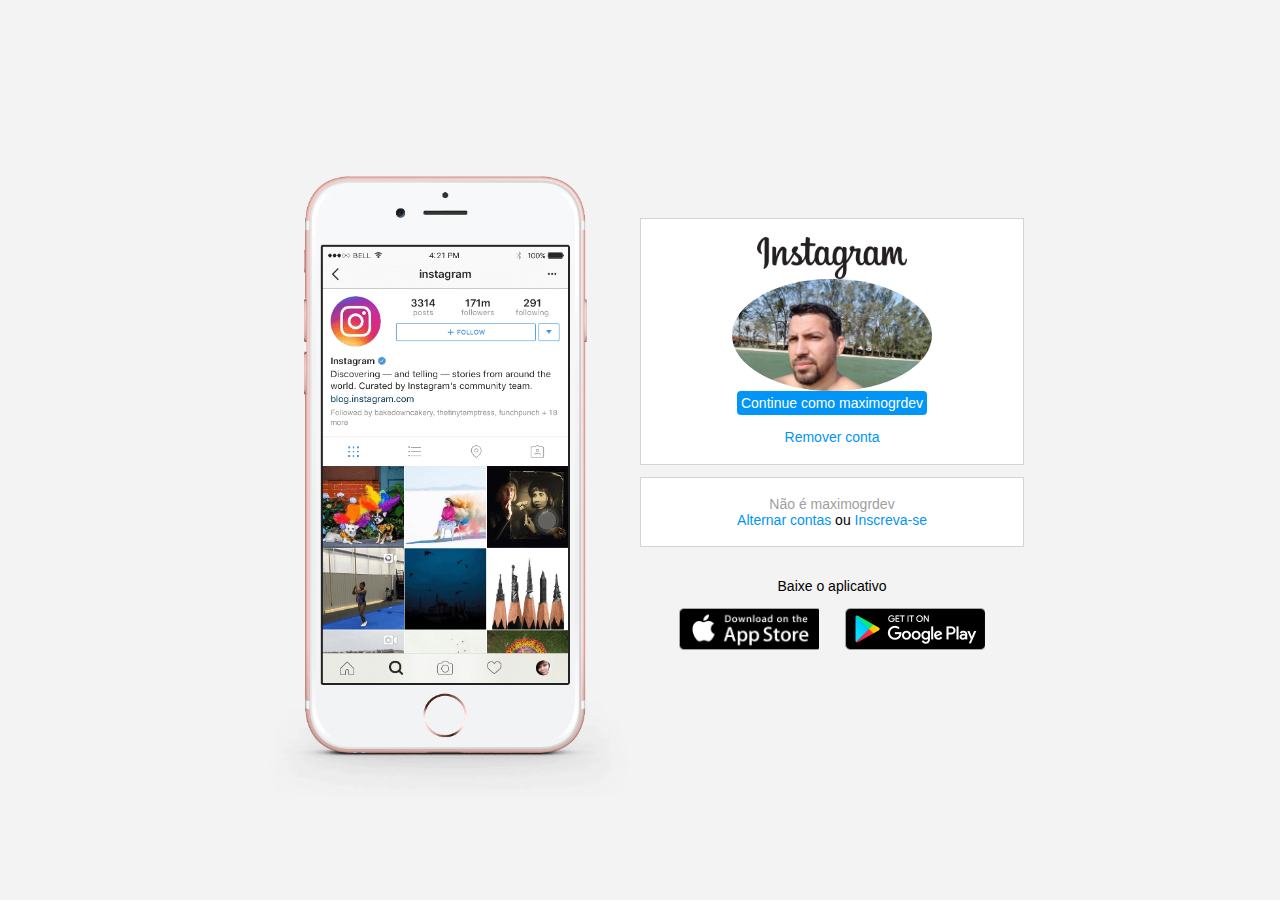
==== clone-instagram/index.html @ abf87086 "commit inicial" ====
<!DOCTYPE html>
<html lang="pt-br">
<head>
    <meta charset="UTF-8">
    <meta name="viewport" content="width=device-width, initial-scale=1.0">
    <title>Clone Instagram</title>
    <link rel="stylesheet" href="style.css">
</head>
<body>
    <div class="instagram-wrapper">
        <div class="instagram-phone">
            <img src="./img/instagram-celular (1).png" alt="celular">
        </div>
        <div class="instagram-continue">
            <div class="group">
                <img src="./img/instagram-logo.png" class="instagram-logo" alt="instagram logo">
                <div class="profile-photo">
                    <img src="./img/422723215_921227756072966_2931688924907406879_n.jpg" alt="foto">
                </div>
                <a href="https://www.instagram.com/" class="instagram-login"> Continue como maximogrdev </a>
                <a href="" class="instagram-logout"> Remover conta </a>
            </div>
            <div class="group">
                <p class="not-account">Não é maximogrdev</p>
                <p class="notaccount">
                    <span class="link-blue">Alternar contas</span>
                    ou 
                    <span class="link-blue">Inscreva-se</span>
                </p>
            </div>
            <div class="get-the-app">
                <p class="get-app">Baixe o aplicativo</p>
                <div class="download">
                    <a href="" class="app-download"></a>
                    <a href="" class="app-download"></a>
                </div>
            </div>
        </div>
    </div>

    
    
</body>
</html>
---- clone-instagram/style.css ----
*{
    padding: 0;
    margin: 0;
    box-sizing: border-box;
    text-decoration: none;
    font-family: sans-serif;
    font-size: 14px;
}
body{
    width: 100%;
    min-height: 100vh;
    background-color: rgb(243, 243, 243);
    margin: 0;
    padding: 0;
    display: flex;
    justify-content: center;
}

.instagram-wrapper{
    display: flex;
    align-items: center;
    justify-content: start;
    width: 60%;
    height: 100vh;


}
.instagram-phone{
    display: flex;
    align-items: center;
    justify-content: center;
    width: 50%;

}
.instagram-phone img{
    height: 50rem;
}
.instagram-continue{
    display: flex;
    align-items: center;
    justify-content: space-around;
    flex-direction: column;
    width: 50%;
    min-height: 34rem;
}
.group{
    display: flex;
    justify-content: space-between;
    align-items: center;
    flex-direction: column;
    background-color: white;
    width: 100%;
    padding: 1.3rem 0;
    border: 1px solid lightgray;
}
.groupnt:nth-child(1){
    min-height: 19rem;
}

.instagram-logo{
    height: 3rem;
}

.profile-photo{
    display: flex;
    justify-content: center;
    align-items: center;
    border-radius: 50%;
    overflow: hidden;
}

.profile-photo img{
    height: 8rem;
}

.instagram-login{
    background-color: #0095f6;
    color: #ffffff;
    padding: 4px;
    border-radius: 4px;
}

.instagram-logout{
    color: #0095f6;
    margin-top: 1rem;
}
.not-account{
    color: rgb(160, 160, 160);
}
.link-blue{
    color: #0095f6;
}
.get-the-app{
    display: flex;
    flex-direction: column;
    align-items: center;
    justify-content: center;
    width: 100%;
    padding: 1.3rem 0;

}
.download{
    display: flex;
    width: 100%;
    justify-content: space-evenly;
    align-items: center;
    padding: 1rem;
}
.app-download{
    height: 3rem;
    width: 10rem;
    background-size: cover;
}

.app-download:nth-child(1) {
    background-image: url(./img/apple-button.png);
}
.app-download:nth-child(2){
    background-image: url(./img/googleplay-button.png);
}

@media (max-width: 1024px) {
    .instagram-wrapper {
        width: 90%;
    }
}

@media (max-width: 650px) {
    body{
        background-color: #ffffff;
    }
    .instagram-wrapper{
        width: 90%;
    }
    .instagram-phone{
        display: none;
    }
    .instagram-continue{
        width: 100%;
    }

    .group{
        border: 1px solid transparent;
    }

}
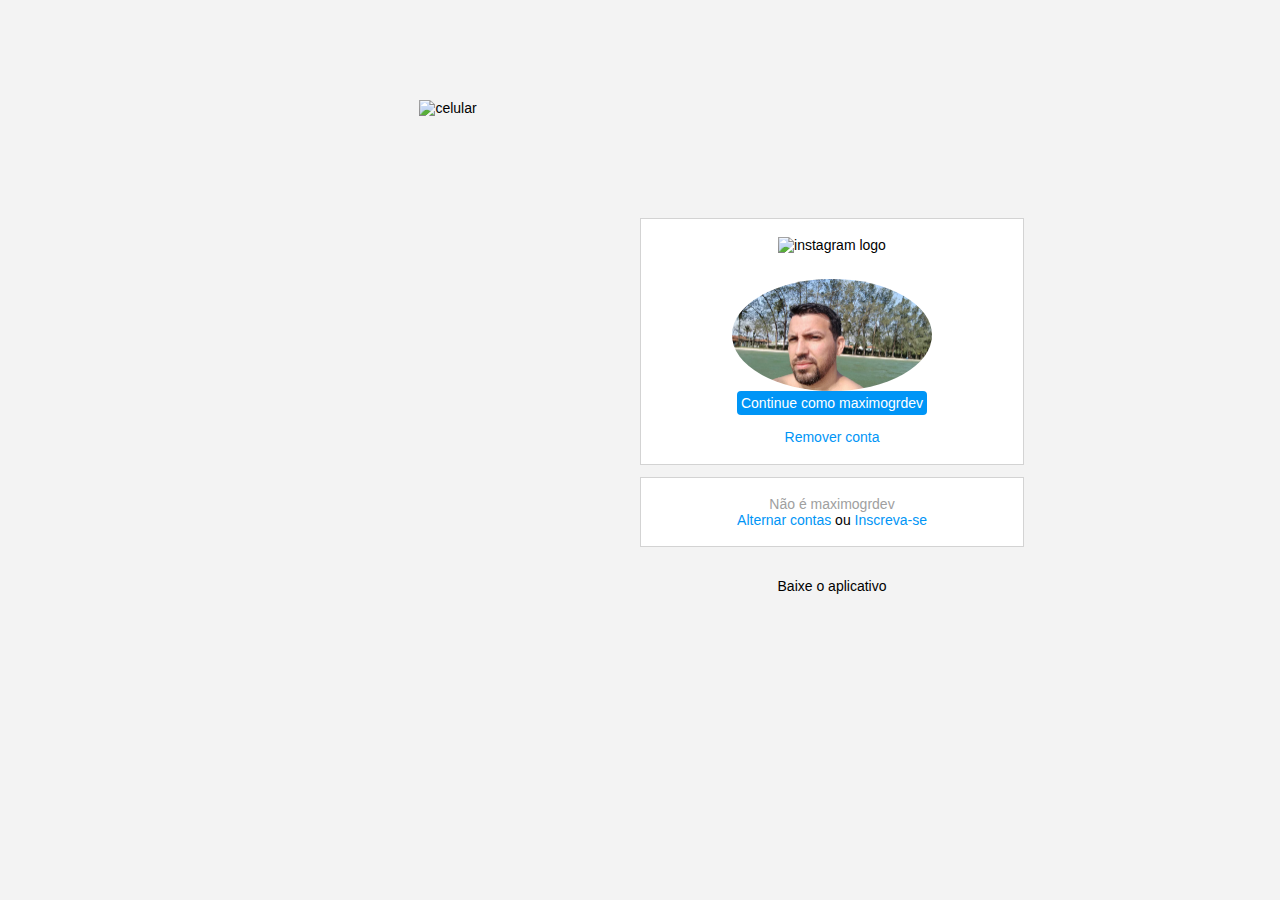
==== commit 2cecc39b: "correcao" ====
--- a/clone-instagram/index.html
+++ b/clone-instagram/index.html
@@ -15,7 +15,7 @@
             <div class="group">
                 <img src="./img/instagram-logo.png" class="instagram-logo" alt="instagram logo">
                 <div class="profile-photo">
-                    <img src="./img/422723215_921227756072966_2931688924907406879_n.jpg" alt="foto">
+                    <img src="./img/photo-profile.jpg" alt="foto">
                 </div>
                 <a href="https://www.instagram.com/" class="instagram-login"> Continue como maximogrdev </a>
                 <a href="" class="instagram-logout"> Remover conta </a>
--- a/clone-instagram/style.css
+++ b/clone-instagram/style.css
@@ -67,6 +67,8 @@
     align-items: center;
     border-radius: 50%;
     overflow: hidden;
+    
+    
 }
 
 .profile-photo img{
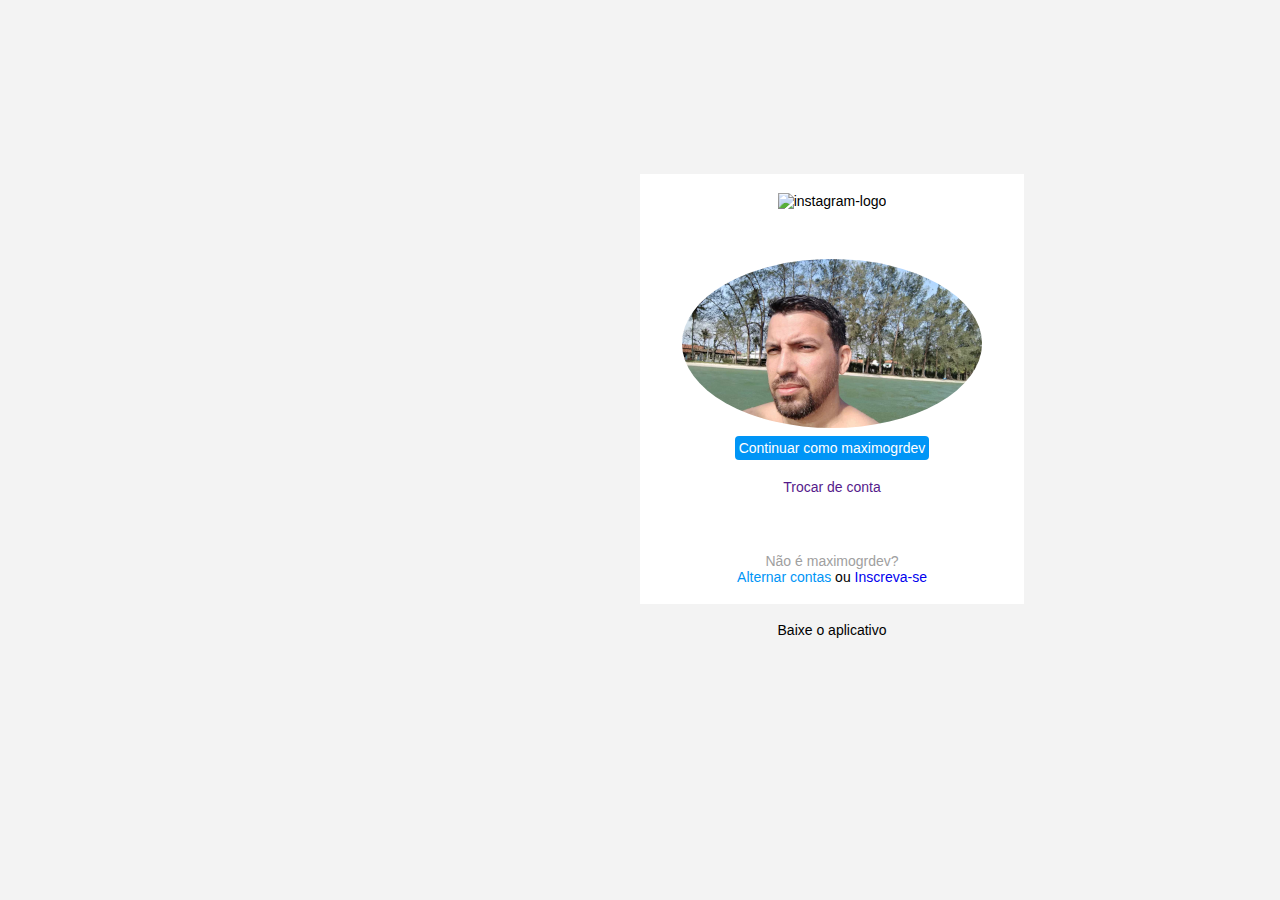
==== commit 4b48576f: "commit atualizacao" ====
--- a/clone-instagram/index.html
+++ b/clone-instagram/index.html
@@ -3,42 +3,45 @@
 <head>
     <meta charset="UTF-8">
     <meta name="viewport" content="width=device-width, initial-scale=1.0">
-    <title>Clone Instagram</title>
+    <title>CLONE INSTAGRAM</title>
     <link rel="stylesheet" href="style.css">
+   
+    
 </head>
 <body>
-    <div class="instagram-wrapper">
-        <div class="instagram-phone">
-            <img src="./img/instagram-celular (1).png" alt="celular">
-        </div>
-        <div class="instagram-continue">
-            <div class="group">
-                <img src="./img/instagram-logo.png" class="instagram-logo" alt="instagram logo">
-                <div class="profile-photo">
-                    <img src="./img/photo-profile.jpg" alt="foto">
-                </div>
-                <a href="https://www.instagram.com/" class="instagram-login"> Continue como maximogrdev </a>
-                <a href="" class="instagram-logout"> Remover conta </a>
-            </div>
-            <div class="group">
-                <p class="not-account">Não é maximogrdev</p>
+    <header class="container">
+        <section class="phone">
+            <img src="./img/instagram-celular (1).png" alt="">
+        </section>
+        <section class="instagram-continue">
+            <article class="group">
+                <img src="./img/instagram-logo.png" alt="instagram-logo" class="instagram-logo">
+                <article>
+                    <img src="./img/photo-profile.png" alt="foto perfil" class="profile-photo">
+                </article>
+                <a href="https://www.instagram.com/" class="instagram-login">Continuar como maximogrdev</a>
+                <a href="" class="group"> Trocar de conta</a></p>
+            </article>
+            <article class="group">
+                <p class="not-account">Não é maximogrdev?</p>
                 <p class="notaccount">
                     <span class="link-blue">Alternar contas</span>
-                    ou 
-                    <span class="link-blue">Inscreva-se</span>
+                    ou
+                    <span class="link-blue"><a href="https://www.instagram.com/accounts/emailsignup/">Inscreva-se</a></span>
                 </p>
-            </div>
-            <div class="get-the-app">
+            </article>
+            <article class="get-the-app">
                 <p class="get-app">Baixe o aplicativo</p>
-                <div class="download">
-                    <a href="" class="app-download"></a>
-                    <a href="" class="app-download"></a>
-                </div>
-            </div>
-        </div>
-    </div>
+                <article class="download">
+                    <a href="https://apps.apple.com/br/app/instagram/id389801252" class="app-download"></a>
+                    <a href="https://play.google.com/store/apps/details?id=com.instagram.android&referrer=ig_mid%3DDECFA452-6EE8-432A-A731-04B5D9281EAA%26utm_campaign%3DloginPage%26utm_content%3Dlo%26utm_source%3Dinstagramweb%26utm_medium%3Dbadge%26original_referrer%3Dhttps%3A%2F%2Fwww.instagram.com%2F" class="app-download"></a>
+                </article>
+            </article>
 
-    
+        </section>
+
+    </header>
+
     
 </body>
 </html>--- a/clone-instagram/style.css
+++ b/clone-instagram/style.css
@@ -16,7 +16,7 @@
     justify-content: center;
 }
 
-.instagram-wrapper{
+.container{
     display: flex;
     align-items: center;
     justify-content: start;
@@ -25,14 +25,14 @@
 
 
 }
-.instagram-phone{
+.phone{
     display: flex;
     align-items: center;
     justify-content: center;
     width: 50%;
 
 }
-.instagram-phone img{
+.phone img{
     height: 50rem;
 }
 .instagram-continue{
@@ -51,14 +51,15 @@
     background-color: white;
     width: 100%;
     padding: 1.3rem 0;
-    border: 1px solid lightgray;
+    border: 1px solid transparent;
 }
 .groupnt:nth-child(1){
     min-height: 19rem;
 }
 
 .instagram-logo{
-    height: 3rem;
+    height: 4rem;
+    margin-bottom: 10px;
 }
 
 .profile-photo{
@@ -67,6 +68,9 @@
     align-items: center;
     border-radius: 50%;
     overflow: hidden;
+    margin-bottom: 8px;
+    
+    
     
     
 }
@@ -122,7 +126,7 @@
 }
 
 @media (max-width: 1024px) {
-    .instagram-wrapper {
+    .container {
         width: 90%;
     }
 }
@@ -131,10 +135,10 @@
     body{
         background-color: #ffffff;
     }
-    .instagram-wrapper{
+    .container{
         width: 90%;
     }
-    .instagram-phone{
+    .phone{
         display: none;
     }
     .instagram-continue{
@@ -145,5 +149,4 @@
         border: 1px solid transparent;
     }
 
-}
-
+}